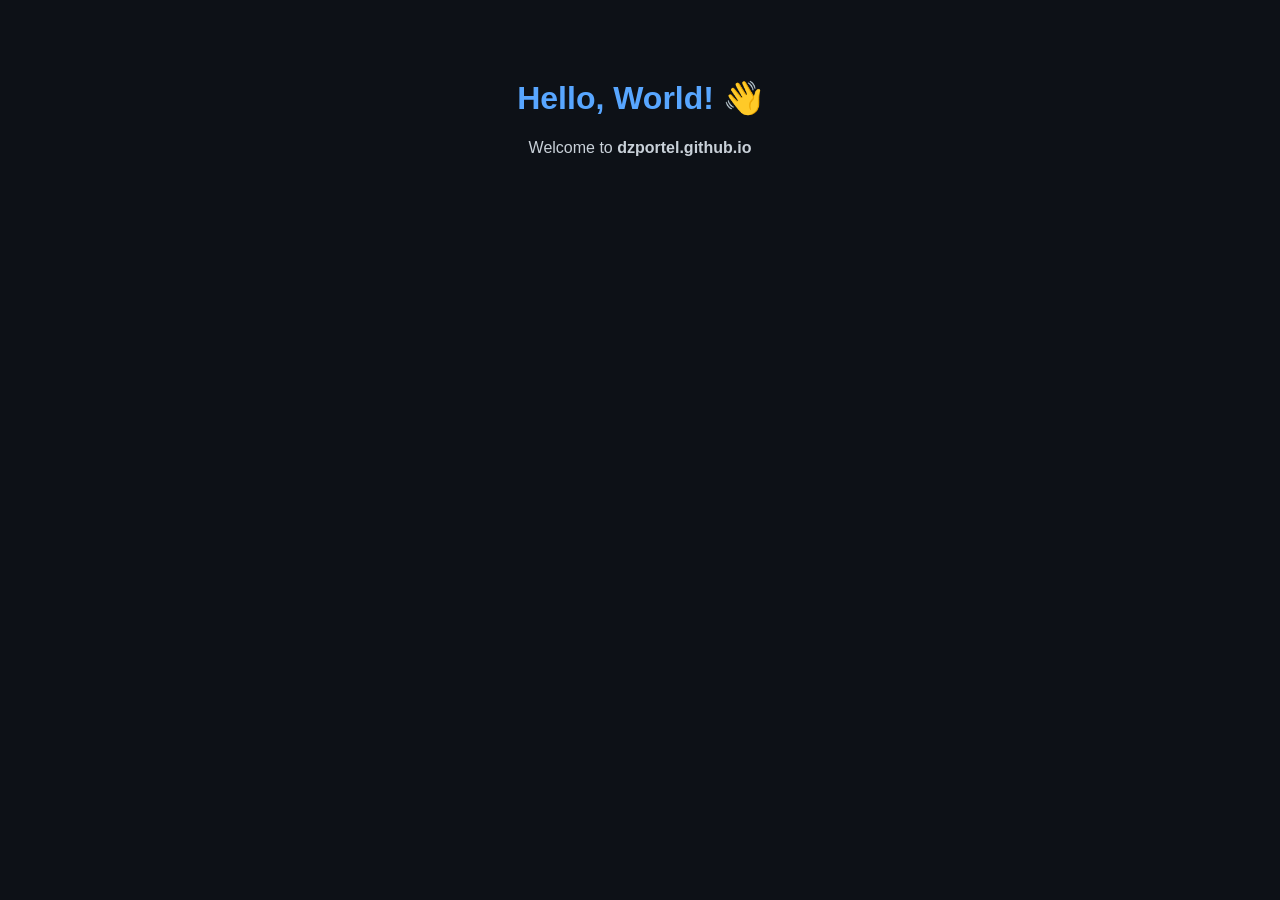
==== index.html @ 79e4a966 "Create index.html" ====
<!DOCTYPE html>
<html lang="en">
<head>
    <meta charset="UTF-8">
    <meta name="viewport" content="width=device-width, initial-scale=1.0">
    <title>Welcome to My Website</title>
    <style>
        body {
            font-family: Arial, sans-serif;
            text-align: center;
            padding-top: 50px;
            background-color: #0d1117;
            color: #c9d1d9;
        }
        h1 { color: #58a6ff; }
    </style>
</head>
<body>
    <h1>Hello, World! 👋</h1>
    <p>Welcome to <strong>dzportel.github.io</strong></p>
</body>
</html>
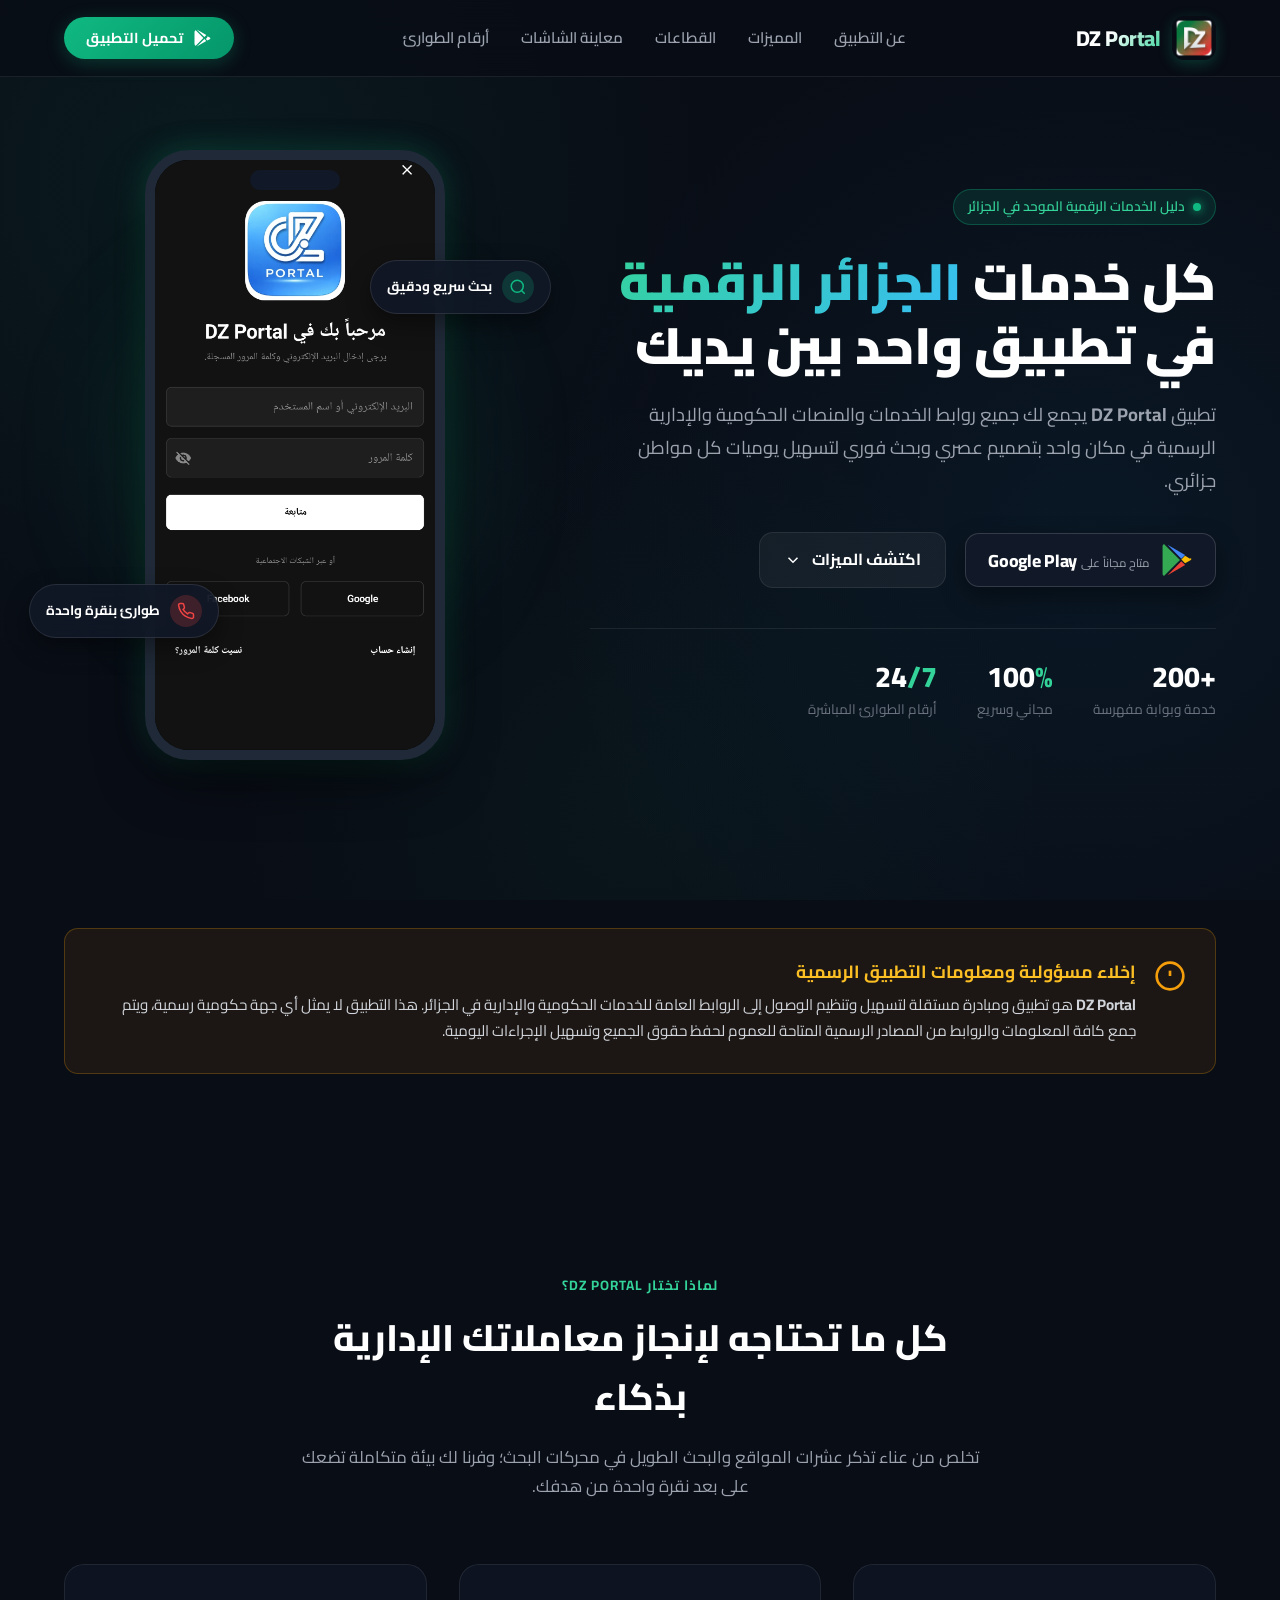
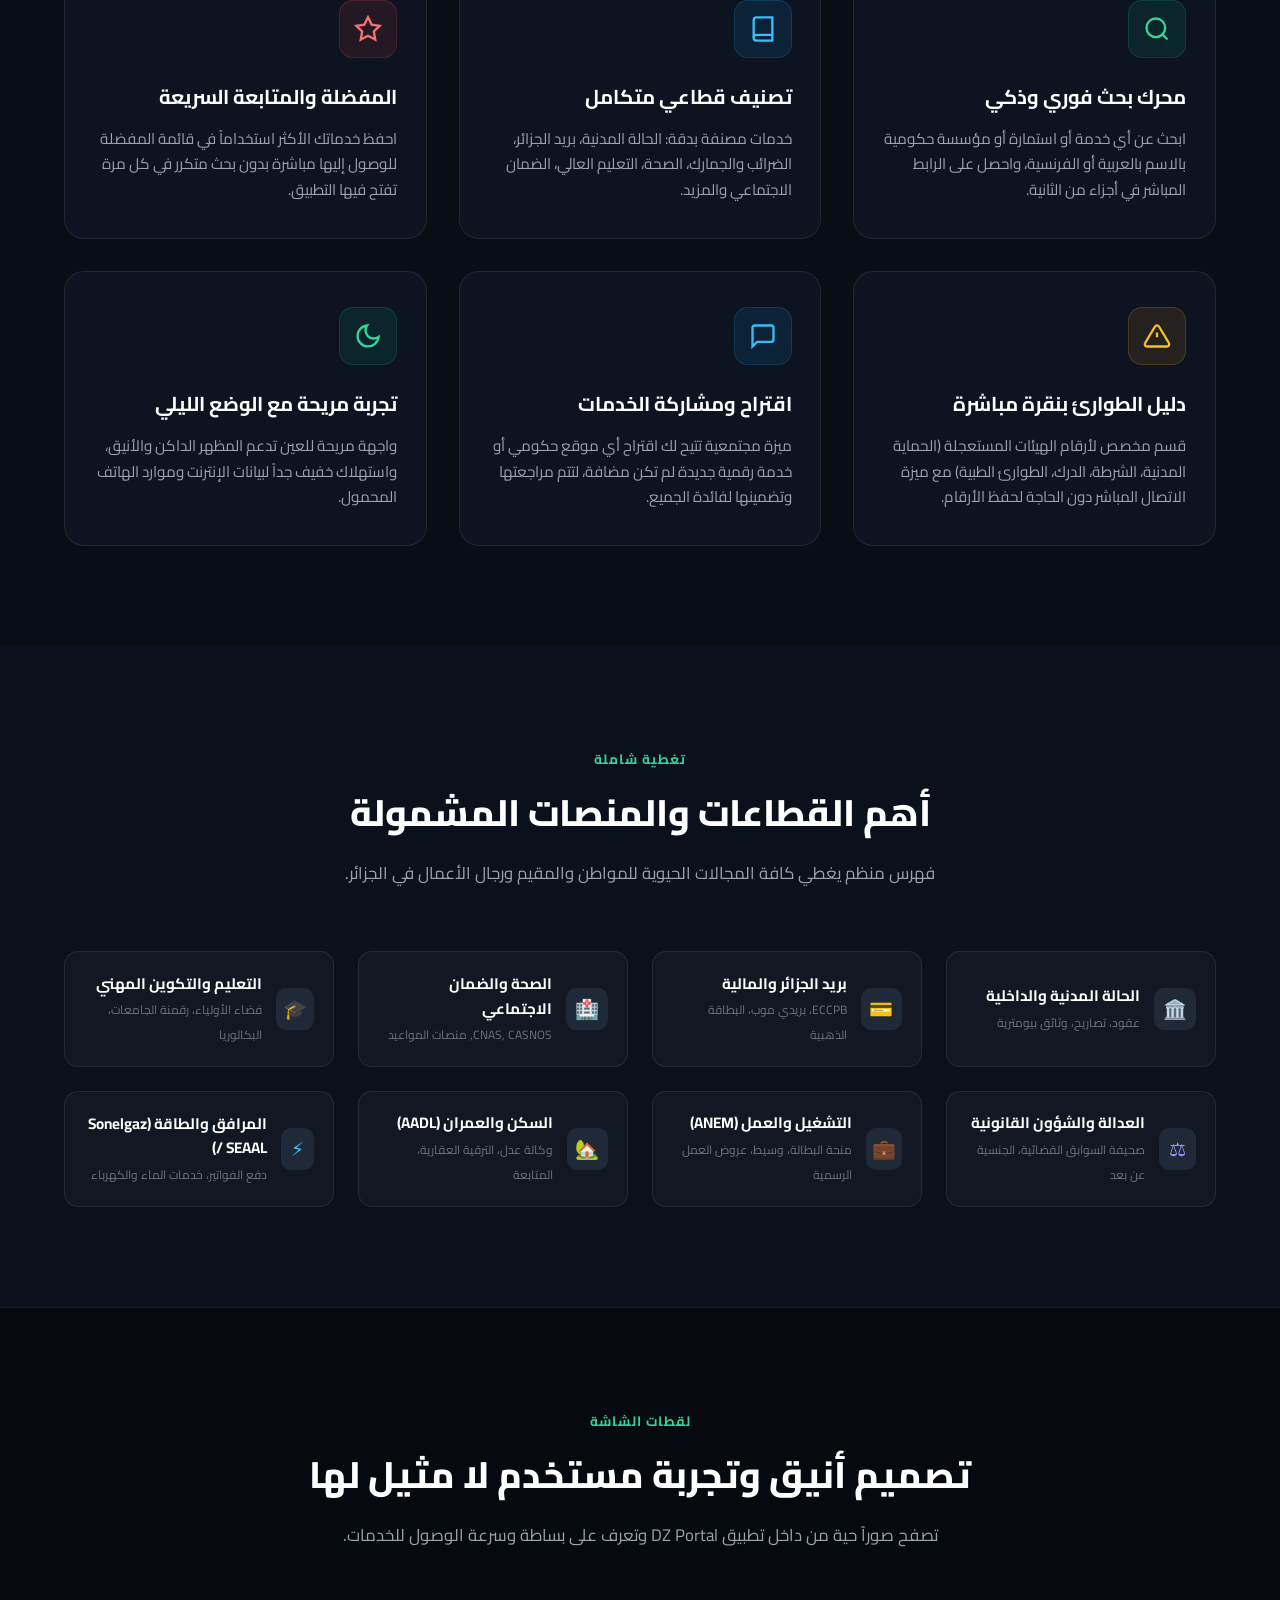
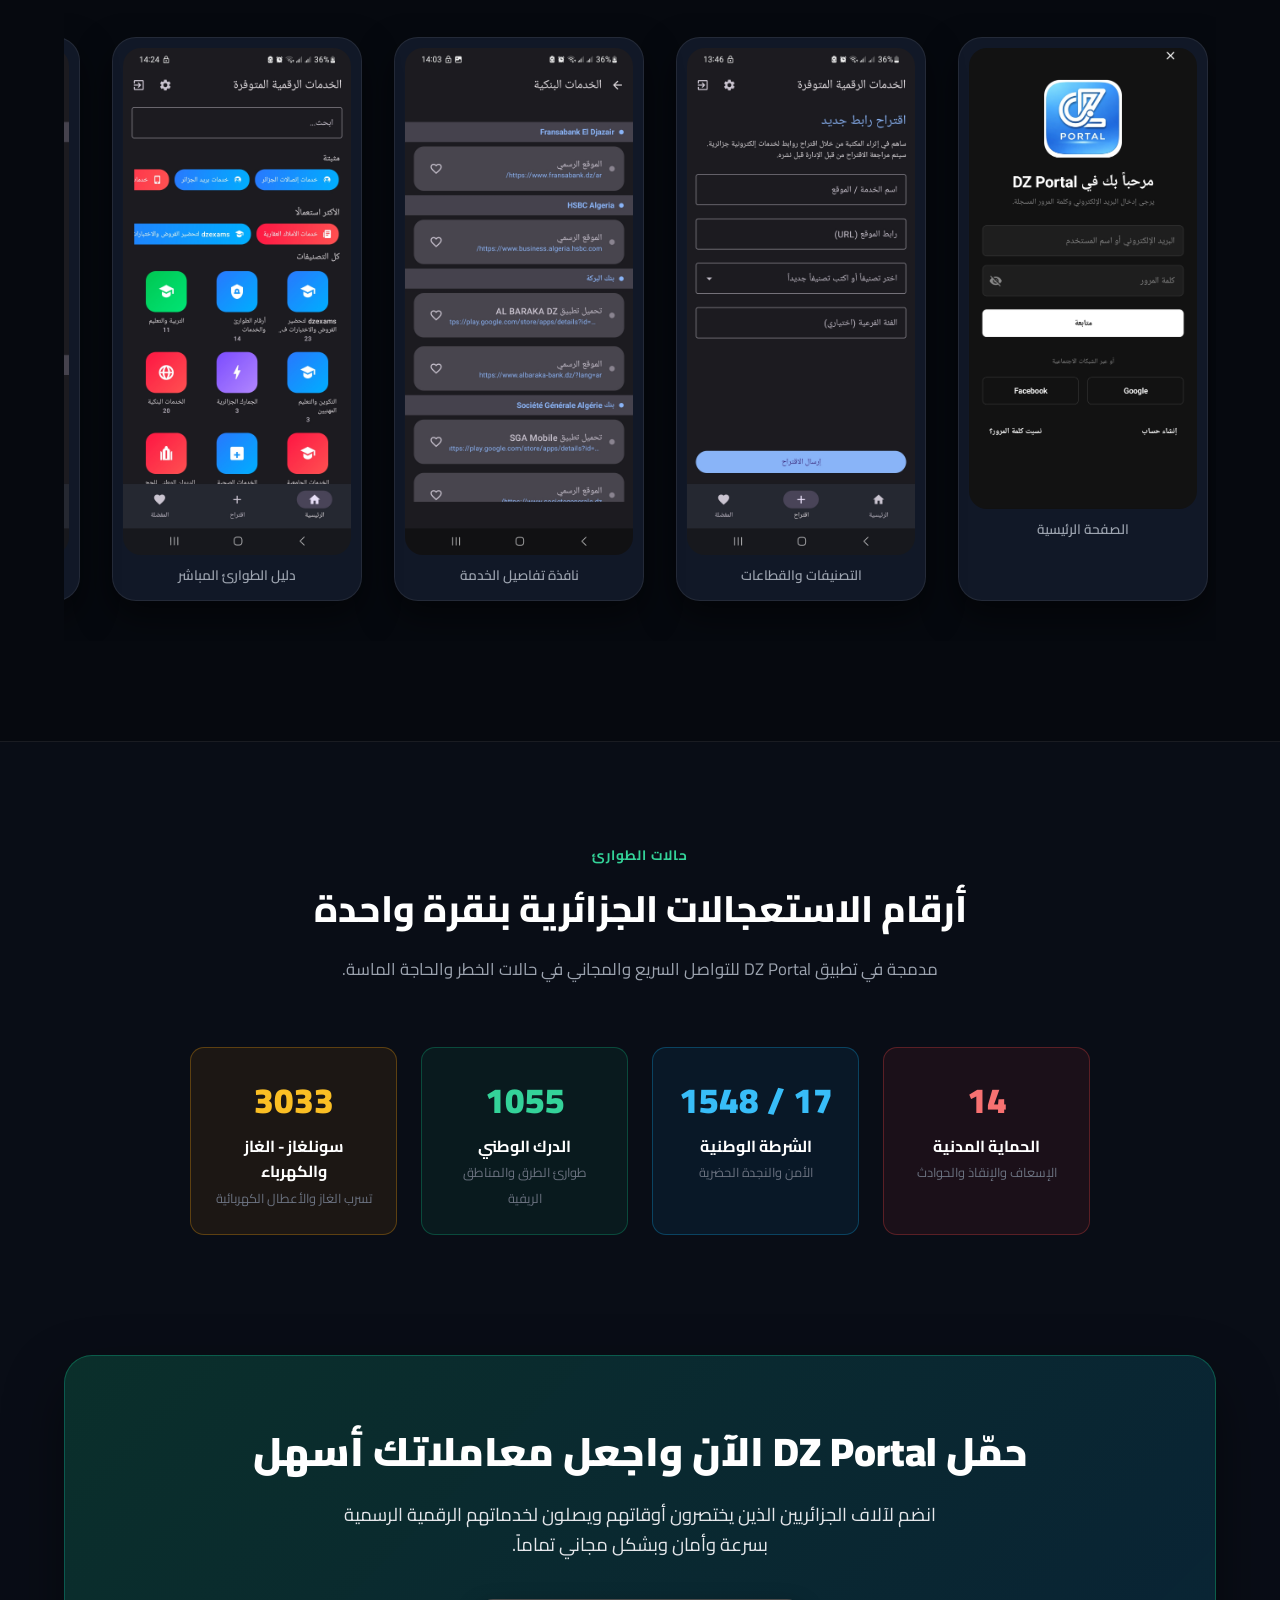
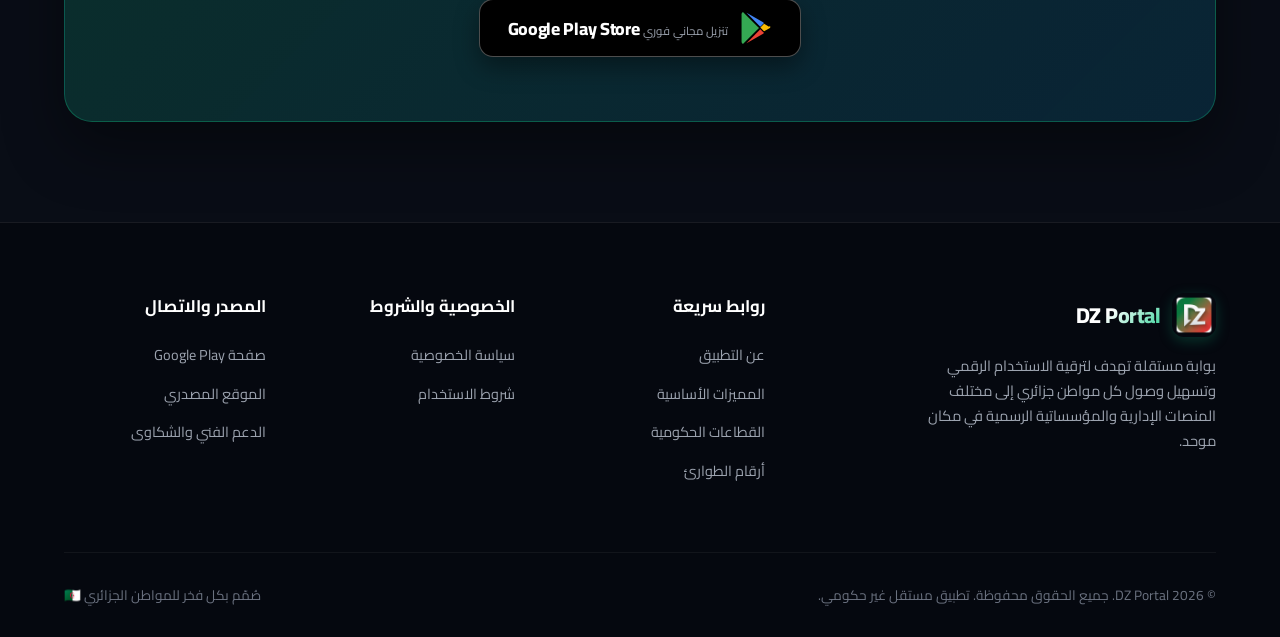
==== commit dbeaf568: "Add files via upload" ====
--- a/index.html
+++ b/index.html
@@ -1,22 +1,461 @@
 <!DOCTYPE html>
-<html lang="en">
+<html lang="ar" dir="rtl">
 <head>
-    <meta charset="UTF-8">
-    <meta name="viewport" content="width=device-width, initial-scale=1.0">
-    <title>Welcome to My Website</title>
-    <style>
-        body {
-            font-family: Arial, sans-serif;
-            text-align: center;
-            padding-top: 50px;
-            background-color: #0d1117;
-            color: #c9d1d9;
-        }
-        h1 { color: #58a6ff; }
-    </style>
+  <meta charset="UTF-8">
+  <meta name="viewport" content="width=device-width, initial-scale=1.0">
+  <title>DZ Portal - بوابة الخدمات الرقمية الجزائرية</title>
+  <meta name="description" content="DZ Portal هو دليلك الرقمي الشامل لجميع الخدمات والمواقع الإدارية والحكومية في الجزائر. سهولة الوصول، أرقام طوارئ، وبحث ذكي وفوري.">
+  <meta name="keywords" content="DZ Portal, الجزائر, خدمات رقمية, بوابة إلكترونية, إدارات عمومية, خدمات حكومية, استمارات الجزائر">
+  <meta name="theme-color" content="#10b981">
+  
+  <!-- Open Graph / Meta -->
+  <meta property="og:type" content="website">
+  <meta property="og:title" content="DZ Portal - بوابة الخدمات الرقمية الجزائرية">
+  <meta property="og:description" content="دليلك السريع والشامل للوصول لكافة المنصات والخدمات الإدارية الجزائرية الرسمية في مكان واحد.">
+  <meta property="og:image" content="assets/images/logo.webp">
+  
+  <!-- Favicon -->
+  <link rel="icon" type="image/webp" href="assets/images/logo.webp">
+  
+  <!-- Google Fonts: Cairo & Inter -->
+  <link rel="preconnect" href="https://fonts.googleapis.com">
+  <link rel="preconnect" href="https://fonts.gstatic.com" crossorigin>
+  <link href="https://fonts.googleapis.com/css2?family=Cairo:wght@400;600;700;800;900&family=Inter:wght@400;600;700;800&display=swap" rel="stylesheet">
+  
+  <!-- Main Stylesheet -->
+  <link rel="stylesheet" href="assets/css/style.css">
 </head>
 <body>
-    <h1>Hello, World! 👋</h1>
-    <p>Welcome to <strong>dzportel.github.io</strong></p>
+
+  <!-- Navigation -->
+  <nav class="navbar">
+    <div class="container nav-container">
+      <a href="#" class="brand">
+        <img src="assets/images/logo.webp" alt="DZ Portal Logo" class="brand-logo">
+        <span class="brand-text">DZ Portal</span>
+      </a>
+
+      <ul class="nav-links" id="navLinks">
+        <li><a href="#about">عن التطبيق</a></li>
+        <li><a href="#features">المميزات</a></li>
+        <li><a href="#categories">القطاعات</a></li>
+        <li><a href="#screenshots">معاينة الشاشات</a></li>
+        <li><a href="#emergency">أرقام الطوارئ</a></li>
+      </ul>
+
+      <div style="display: flex; align-items: center; gap: 1rem;">
+        <a href="https://play.google.com/store/apps/details?id=com.dzportal.app&pcampaignid=web_share" target="_blank" rel="noopener noreferrer" class="nav-cta">
+          <svg width="18" height="18" viewBox="0 0 24 24" fill="currentColor">
+            <path d="M3.609 1.814L13.792 12 3.61 22.186a2.03 2.03 0 0 1-.61-.318c-.61-.531-.999-1.32-.999-2.222V4.354c0-.902.389-1.691.999-2.222a2.03 2.03 0 0 1 .609-.318zM15.207 13.414l2.518 2.518-12.753 7.362 10.235-9.88zm2.518-5.346L15.207 10.586 4.972.706l12.753 7.362zm1.488 1.488l3.18 1.836c1.076.621 1.076 1.637 0 2.258l-3.18 1.836-2.122-2.122 2.122-2.208z"/>
+          </svg>
+          <span>تحميل التطبيق</span>
+        </a>
+
+        <button class="menu-toggle" id="menuToggle" aria-label="تبديل القائمة">
+          <svg width="24" height="24" viewBox="0 0 24 24" fill="none" stroke="currentColor" stroke-width="2" stroke-linecap="round">
+            <line x1="3" y1="12" x2="21" y2="12"></line>
+            <line x1="3" y1="6" x2="21" y2="6"></line>
+            <line x1="3" y1="18" x2="21" y2="18"></line>
+          </svg>
+        </button>
+      </div>
+    </div>
+  </nav>
+
+  <!-- Hero Section -->
+  <header class="hero">
+    <div class="container hero-grid">
+      <div class="hero-content">
+        <div class="hero-badge">
+          <span class="pulse-dot"></span>
+          <span>دليل الخدمات الرقمية الموحد في الجزائر</span>
+        </div>
+
+        <h1 class="hero-title">
+          كل خدمات <span class="highlight">الجزائر الرقمية</span> في تطبيق واحد بين يديك
+        </h1>
+
+        <p class="hero-description">
+          تطبيق <strong>DZ Portal</strong> يجمع لك جميع روابط الخدمات والمنصات الحكومية والإدارية الرسمية في مكان واحد بتصميم عصري وبحث فوري لتسهيل يوميات كل مواطن جزائري.
+        </p>
+
+        <div class="hero-actions">
+          <a href="https://play.google.com/store/apps/details?id=com.dzportal.app&pcampaignid=web_share" target="_blank" rel="noopener noreferrer" class="btn-playstore">
+            <svg viewBox="0 0 512 512" fill="currentColor">
+              <path fill="#4285F4" d="M325.3 234.3L104.6 13l280.8 161.2-60.1 60.1z"/>
+              <path fill="#34A853" d="M47 0C34 6.8 25.3 19.2 25.3 35.3v441.3c0 16.1 8.7 28.5 21.7 35.3l256.6-256L47 0z"/>
+              <path fill="#FBBC04" d="M470.9 238.4l-85.5-49.2-59.4 59.4 59.4 59.4 86.2-49.5c18.8-10.8 18.8-29.3-.7-40.1z"/>
+              <path fill="#EA4335" d="M104.6 499l281.4-161.7-60.7-60.7L104.6 499z"/>
+            </svg>
+            <div class="btn-text">
+              <span class="btn-sub">متاح مجاناً على</span>
+              <span class="btn-main">Google Play</span>
+            </div>
+          </a>
+
+          <a href="#features" class="btn-secondary">
+            <span>اكتشف الميزات</span>
+            <svg width="18" height="18" viewBox="0 0 24 24" fill="none" stroke="currentColor" stroke-width="2">
+              <polyline points="6 9 12 15 18 9"></polyline>
+            </svg>
+          </a>
+        </div>
+
+        <div class="hero-stats">
+          <div class="stat-item">
+            <h3>+200</h3>
+            <p>خدمة وبوابة مفهرسة</p>
+          </div>
+          <div class="stat-item">
+            <h3>100<span>%</span></h3>
+            <p>مجاني وسريع</p>
+          </div>
+          <div class="stat-item">
+            <h3>24<span>/7</span></h3>
+            <p>أرقام الطوارئ المباشرة</p>
+          </div>
+        </div>
+      </div>
+
+      <!-- App Mockup Preview -->
+      <div class="mockup-wrapper">
+        <div class="mockup-glow"></div>
+        
+        <div class="floating-pill pill-left">
+          <div class="icon" style="background: rgba(16, 185, 129, 0.2); color: #10b981;">
+            <svg width="18" height="18" viewBox="0 0 24 24" fill="none" stroke="currentColor" stroke-width="2"><circle cx="11" cy="11" r="8"></circle><line x1="21" y1="21" x2="16.65" y2="16.65"></line></svg>
+          </div>
+          <span class="text">بحث سريع ودقيق</span>
+        </div>
+
+        <div class="floating-pill pill-right">
+          <div class="icon" style="background: rgba(239, 68, 68, 0.2); color: #ef4444;">
+            <svg width="18" height="18" viewBox="0 0 24 24" fill="none" stroke="currentColor" stroke-width="2"><path d="M22 16.92v3a2 2 0 0 1-2.18 2 19.79 19.79 0 0 1-8.63-3.07 19.5 19.5 0 0 1-6-6 19.79 19.79 0 0 1-3.07-8.67A2 2 0 0 1 4.11 2h3a2 2 0 0 1 2 1.72 12.84 12.84 0 0 0 .7 2.81 2 2 0 0 1-.45 2.11L8.09 9.91a16 16 0 0 0 6 6l1.27-1.27a2 2 0 0 1 2.11-.45 12.84 12.84 0 0 0 2.81.7A2 2 0 0 1 22 16.92z"></path></svg>
+          </div>
+          <span class="text">طوارئ بنقرة واحدة</span>
+        </div>
+
+        <div class="phone-frame">
+          <div class="phone-notch"></div>
+          <img src="assets/images/screen_home.jpg" alt="DZ Portal App Screenshot" class="phone-screen">
+        </div>
+      </div>
+    </div>
+  </header>
+
+  <!-- About / Disclaimer Notice -->
+  <section class="section" id="about" style="padding-top: 30px; padding-bottom: 50px;">
+    <div class="container">
+      <div class="disclaimer-box">
+        <div class="disclaimer-icon">
+          <svg width="32" height="32" viewBox="0 0 24 24" fill="none" stroke="currentColor" stroke-width="2">
+            <circle cx="12" cy="12" r="10"></circle>
+            <line x1="12" y1="8" x2="12" y2="12"></line>
+            <line x1="12" y1="16" x2="12.01" y2="16"></line>
+          </svg>
+        </div>
+        <div class="disclaimer-text">
+          <h4>إخلاء مسؤولية ومعلومات التطبيق الرسمية</h4>
+          <p>
+            <strong>DZ Portal</strong> هو تطبيق ومبادرة مستقلة لتسهيل وتنظيم الوصول إلى الروابط العامة للخدمات الحكومية والإدارية في الجزائر. هذا التطبيق لا يمثل أي جهة حكومية رسمية، ويتم جمع كافة المعلومات والروابط من المصادر الرسمية المتاحة للعموم لحفظ حقوق الجميع وتسهيل الإجراءات اليومية.
+          </p>
+        </div>
+      </div>
+    </div>
+  </section>
+
+  <!-- Features Section -->
+  <section class="section" id="features">
+    <div class="container">
+      <div class="section-title-wrap">
+        <span class="section-tag">لماذا تختار DZ Portal؟</span>
+        <h2 class="section-title">كل ما تحتاجه لإنجاز معاملاتك الإدارية بذكاء</h2>
+        <p class="section-sub">تخلص من عناء تذكر عشرات المواقع والبحث الطويل في محركات البحث؛ وفرنا لك بيئة متكاملة تضعك على بعد نقرة واحدة من هدفك.</p>
+      </div>
+
+      <div class="features-grid">
+        <div class="feature-card">
+          <div class="feature-icon">
+            <svg width="28" height="28" viewBox="0 0 24 24" fill="none" stroke="currentColor" stroke-width="2"><circle cx="11" cy="11" r="8"></circle><line x1="21" y1="21" x2="16.65" y2="16.65"></line></svg>
+          </div>
+          <h3>محرك بحث فوري وذكي</h3>
+          <p>ابحث عن أي خدمة أو استمارة أو مؤسسة حكومية بالاسم بالعربية أو الفرنسية، واحصل على الرابط المباشر في أجزاء من الثانية.</p>
+        </div>
+
+        <div class="feature-card">
+          <div class="feature-icon sky">
+            <svg width="28" height="28" viewBox="0 0 24 24" fill="none" stroke="currentColor" stroke-width="2"><path d="M4 19.5A2.5 2.5 0 0 1 6.5 17H20"></path><path d="M6.5 2H20v20H6.5A2.5 2.5 0 0 1 4 19.5v-15A2.5 2.5 0 0 1 6.5 2z"></path></svg>
+          </div>
+          <h3>تصنيف قطاعي متكامل</h3>
+          <p>خدمات مصنفة بدقة: الحالة المدنية، بريد الجزائر، الضرائب والجمارك، الصحة، التعليم العالي، الضمان الاجتماعي والمزيد.</p>
+        </div>
+
+        <div class="feature-card">
+          <div class="feature-icon red">
+            <svg width="28" height="28" viewBox="0 0 24 24" fill="none" stroke="currentColor" stroke-width="2"><polygon points="12 2 15.09 8.26 22 9.27 17 14.14 18.18 21.02 12 17.77 5.82 21.02 7 14.14 2 9.27 8.91 8.26 12 2"></polygon></svg>
+          </div>
+          <h3>المفضلة والمتابعة السريعة</h3>
+          <p>احفظ خدماتك الأكثر استخداماً في قائمة المفضلة للوصول إليها مباشرة بدون بحث متكرر في كل مرة تفتح فيها التطبيق.</p>
+        </div>
+
+        <div class="feature-card">
+          <div class="feature-icon amber">
+            <svg width="28" height="28" viewBox="0 0 24 24" fill="none" stroke="currentColor" stroke-width="2"><path d="M10.29 3.86L1.82 18a2 2 0 0 0 1.71 3h16.94a2 2 0 0 0 1.71-3L13.71 3.86a2 2 0 0 0-3.42 0z"></path><line x1="12" y1="9" x2="12" y2="13"></line><line x1="12" y1="17" x2="12.01" y2="17"></line></svg>
+          </div>
+          <h3>دليل الطوارئ بنقرة مباشرة</h3>
+          <p>قسم مخصص لأرقام الهيئات المستعجلة (الحماية المدنية، الشرطة، الدرك، الطوارئ الطبية) مع ميزة الاتصال المباشر دون الحاجة لحفظ الأرقام.</p>
+        </div>
+
+        <div class="feature-card">
+          <div class="feature-icon sky">
+            <svg width="28" height="28" viewBox="0 0 24 24" fill="none" stroke="currentColor" stroke-width="2"><path d="M21 15a2 2 0 0 1-2 2H7l-4 4V5a2 2 0 0 1 2-2h14a2 2 0 0 1 2 2z"></path></svg>
+          </div>
+          <h3>اقتراح ومشاركة الخدمات</h3>
+          <p>ميزة مجتمعية تتيح لك اقتراح أي موقع حكومي أو خدمة رقمية جديدة لم تكن مضافة، لتتم مراجعتها وتضمينها لفائدة الجميع.</p>
+        </div>
+
+        <div class="feature-card">
+          <div class="feature-icon">
+            <svg width="28" height="28" viewBox="0 0 24 24" fill="none" stroke="currentColor" stroke-width="2"><path d="M21 12.79A9 9 0 1 1 11.21 3 7 7 0 0 0 21 12.79z"></path></svg>
+          </div>
+          <h3>تجربة مريحة مع الوضع الليلي</h3>
+          <p>واجهة مريحة للعين تدعم المظهر الداكن والأنيق، واستهلاك خفيف جداً لبيانات الإنترنت وموارد الهاتف المحمول.</p>
+        </div>
+      </div>
+    </div>
+  </section>
+
+  <!-- Categories Preview Section -->
+  <section class="section" id="categories" style="background: rgba(17, 24, 39, 0.4);">
+    <div class="container">
+      <div class="section-title-wrap">
+        <span class="section-tag">تغطية شاملة</span>
+        <h2 class="section-title">أهم القطاعات والمنصات المشمولة</h2>
+        <p class="section-sub">فهرس منظم يغطي كافة المجالات الحيوية للمواطن والمقيم ورجال الأعمال في الجزائر.</p>
+      </div>
+
+      <div class="categories-preview">
+        <div class="cat-pill">
+          <div class="cat-pill-icon" style="color: #34d399;">🏛️</div>
+          <div class="cat-pill-info">
+            <h4>الحالة المدنية والداخلية</h4>
+            <span>عقود، تصاريح، وثائق بيومترية</span>
+          </div>
+        </div>
+
+        <div class="cat-pill">
+          <div class="cat-pill-icon" style="color: #38bdf8;">💳</div>
+          <div class="cat-pill-info">
+            <h4>بريد الجزائر والمالية</h4>
+            <span>ECCPB، بريدي موب، البطاقة الذهبية</span>
+          </div>
+        </div>
+
+        <div class="cat-pill">
+          <div class="cat-pill-icon" style="color: #f87171;">🏥</div>
+          <div class="cat-pill-info">
+            <h4>الصحة والضمان الاجتماعي</h4>
+            <span>CNAS, CASNOS, منصات المواعيد</span>
+          </div>
+        </div>
+
+        <div class="cat-pill">
+          <div class="cat-pill-icon" style="color: #fbbf24;">🎓</div>
+          <div class="cat-pill-info">
+            <h4>التعليم والتكوين المهني</h4>
+            <span>فضاء الأولياء، رقمنة الجامعات، البكالوريا</span>
+          </div>
+        </div>
+
+        <div class="cat-pill">
+          <div class="cat-pill-icon" style="color: #a78bfa;">⚖️</div>
+          <div class="cat-pill-info">
+            <h4>العدالة والشؤون القانونية</h4>
+            <span>صحيفة السوابق القضائية، الجنسية عن بعد</span>
+          </div>
+        </div>
+
+        <div class="cat-pill">
+          <div class="cat-pill-icon" style="color: #fb7185;">💼</div>
+          <div class="cat-pill-info">
+            <h4>التشغيل والعمل (ANEM)</h4>
+            <span>منحة البطالة، وسيط، عروض العمل الرسمية</span>
+          </div>
+        </div>
+
+        <div class="cat-pill">
+          <div class="cat-pill-icon" style="color: #4ade80;">🏡</div>
+          <div class="cat-pill-info">
+            <h4>السكن والعمران (AADL)</h4>
+            <span>وكالة عدل، الترقية العقارية، المتابعة</span>
+          </div>
+        </div>
+
+        <div class="cat-pill">
+          <div class="cat-pill-icon" style="color: #38bdf8;">⚡</div>
+          <div class="cat-pill-info">
+            <h4>المرافق والطاقة (Sonelgaz / SEAAL)</h4>
+            <span>دفع الفواتير، خدمات الماء والكهرباء</span>
+          </div>
+        </div>
+      </div>
+    </div>
+  </section>
+
+  <!-- Screenshots Gallery Section -->
+  <section class="section screenshots-section" id="screenshots">
+    <div class="container">
+      <div class="section-title-wrap">
+        <span class="section-tag">لقطات الشاشة</span>
+        <h2 class="section-title">تصميم أنيق وتجربة مستخدم لا مثيل لها</h2>
+        <p class="section-sub">تصفح صوراً حية من داخل تطبيق DZ Portal وتعرف على بساطة وسرعة الوصول للخدمات.</p>
+      </div>
+
+      <div class="gallery-scroller">
+        <div class="gallery-item">
+          <img src="assets/images/screen_home.jpg" alt="الرئيسية - DZ Portal" loading="lazy">
+          <div class="gallery-caption">الصفحة الرئيسية</div>
+        </div>
+        <div class="gallery-item">
+          <img src="assets/images/screen_categories.jpg" alt="الأقسام والتصنيفات" loading="lazy">
+          <div class="gallery-caption">التصنيفات والقطاعات</div>
+        </div>
+        <div class="gallery-item">
+          <img src="assets/images/screen_details.jpg" alt="تفاصيل الخدمة والروابط" loading="lazy">
+          <div class="gallery-caption">نافذة تفاصيل الخدمة</div>
+        </div>
+        <div class="gallery-item">
+          <img src="assets/images/screen_emergency.jpg" alt="أرقام الطوارئ" loading="lazy">
+          <div class="gallery-caption">دليل الطوارئ المباشر</div>
+        </div>
+        <div class="gallery-item">
+          <img src="assets/images/screen_search.jpg" alt="البحث الفوري" loading="lazy">
+          <div class="gallery-caption">محرك البحث السريع</div>
+        </div>
+        <div class="gallery-item">
+          <img src="assets/images/screen_favorites.jpg" alt="المفضلة" loading="lazy">
+          <div class="gallery-caption">المفضلة والمحفوظات</div>
+        </div>
+        <div class="gallery-item">
+          <img src="assets/images/screen_suggest.jpg" alt="اقتراح خدمة" loading="lazy">
+          <div class="gallery-caption">اقتراح خدمة جديدة</div>
+        </div>
+      </div>
+    </div>
+  </section>
+
+  <!-- Emergency Quick Numbers -->
+  <section class="section" id="emergency">
+    <div class="container">
+      <div class="section-title-wrap">
+        <span class="section-tag">حالات الطوارئ</span>
+        <h2 class="section-title">أرقام الاستعجالات الجزائرية بنقرة واحدة</h2>
+        <p class="section-sub">مدمجة في تطبيق DZ Portal للتواصل السريع والمجاني في حالات الخطر والحاجة الماسة.</p>
+      </div>
+
+      <div style="display: grid; grid-template-columns: repeat(auto-fit, minmax(200px, 1fr)); gap: 1.5rem; max-width: 900px; margin: 0 auto;">
+        <div style="background: rgba(239, 68, 68, 0.08); border: 1px solid rgba(239, 68, 68, 0.3); border-radius: var(--radius-md); padding: 1.5rem; text-align: center;">
+          <h3 style="color: #f87171; font-size: 2.2rem; font-weight: 900; margin-bottom: 0.3rem;">14</h3>
+          <p style="font-weight: 700; color: #fff;">الحماية المدنية</p>
+          <span style="font-size: 0.8rem; color: var(--text-dim);">الإسعاف والإنقاذ والحوادث</span>
+        </div>
+
+        <div style="background: rgba(14, 165, 233, 0.08); border: 1px solid rgba(14, 165, 233, 0.3); border-radius: var(--radius-md); padding: 1.5rem; text-align: center;">
+          <h3 style="color: #38bdf8; font-size: 2.2rem; font-weight: 900; margin-bottom: 0.3rem;">17 / 1548</h3>
+          <p style="font-weight: 700; color: #fff;">الشرطة الوطنية</p>
+          <span style="font-size: 0.8rem; color: var(--text-dim);">الأمن والنجدة الحضرية</span>
+        </div>
+
+        <div style="background: rgba(16, 185, 129, 0.08); border: 1px solid rgba(16, 185, 129, 0.3); border-radius: var(--radius-md); padding: 1.5rem; text-align: center;">
+          <h3 style="color: #34d399; font-size: 2.2rem; font-weight: 900; margin-bottom: 0.3rem;">1055</h3>
+          <p style="font-weight: 700; color: #fff;">الدرك الوطني</p>
+          <span style="font-size: 0.8rem; color: var(--text-dim);">طوارئ الطرق والمناطق الريفية</span>
+        </div>
+
+        <div style="background: rgba(245, 158, 11, 0.08); border: 1px solid rgba(245, 158, 11, 0.3); border-radius: var(--radius-md); padding: 1.5rem; text-align: center;">
+          <h3 style="color: #fbbf24; font-size: 2.2rem; font-weight: 900; margin-bottom: 0.3rem;">3033</h3>
+          <p style="font-weight: 700; color: #fff;">سونلغاز - الغاز والكهرباء</p>
+          <span style="font-size: 0.8rem; color: var(--text-dim);">تسرب الغاز والأعطال الكهربائية</span>
+        </div>
+      </div>
+    </div>
+  </section>
+
+  <!-- CTA Banner Section -->
+  <section class="section" style="padding-top: 20px;">
+    <div class="container">
+      <div class="cta-banner">
+        <h2>حمّل DZ Portal الآن واجعل معاملاتك أسهل</h2>
+        <p>انضم لآلاف الجزائريين الذين يختصرون أوقاتهم ويصلون لخدماتهم الرقمية الرسمية بسرعة وأمان وبشكل مجاني تماماً.</p>
+        
+        <div style="display: flex; justify-content: center;">
+          <a href="https://play.google.com/store/apps/details?id=com.dzportal.app&pcampaignid=web_share" target="_blank" rel="noopener noreferrer" class="btn-playstore" style="padding: 12px 28px; background: #000; border-color: rgba(255,255,255,0.3);">
+            <svg viewBox="0 0 512 512" fill="currentColor">
+              <path fill="#4285F4" d="M325.3 234.3L104.6 13l280.8 161.2-60.1 60.1z"/>
+              <path fill="#34A853" d="M47 0C34 6.8 25.3 19.2 25.3 35.3v441.3c0 16.1 8.7 28.5 21.7 35.3l256.6-256L47 0z"/>
+              <path fill="#FBBC04" d="M470.9 238.4l-85.5-49.2-59.4 59.4 59.4 59.4 86.2-49.5c18.8-10.8 18.8-29.3-.7-40.1z"/>
+              <path fill="#EA4335" d="M104.6 499l281.4-161.7-60.7-60.7L104.6 499z"/>
+            </svg>
+            <div class="btn-text">
+              <span class="btn-sub">تنزيل مجاني فوري</span>
+              <span class="btn-main">Google Play Store</span>
+            </div>
+          </a>
+        </div>
+      </div>
+    </div>
+  </section>
+
+  <!-- Footer -->
+  <footer class="footer">
+    <div class="container">
+      <div class="footer-grid">
+        <div class="footer-col footer-brand">
+          <div class="brand" style="margin-bottom: 0.5rem;">
+            <img src="assets/images/logo.webp" alt="DZ Portal Logo" class="brand-logo">
+            <span class="brand-text">DZ Portal</span>
+          </div>
+          <p>
+            بوابة مستقلة تهدف لترقية الاستخدام الرقمي وتسهيل وصول كل مواطن جزائري إلى مختلف المنصات الإدارية والمؤسساتية الرسمية في مكان موحد.
+          </p>
+        </div>
+
+        <div class="footer-col">
+          <h4>روابط سريعة</h4>
+          <ul class="footer-links">
+            <li><a href="#about">عن التطبيق</a></li>
+            <li><a href="#features">المميزات الأساسية</a></li>
+            <li><a href="#categories">القطاعات الحكومية</a></li>
+            <li><a href="#emergency">أرقام الطوارئ</a></li>
+          </ul>
+        </div>
+
+        <div class="footer-col">
+          <h4>الخصوصية والشروط</h4>
+          <ul class="footer-links">
+            <li><a href="privacy-policy.html">سياسة الخصوصية</a></li>
+            <li><a href="terms.html">شروط الاستخدام</a></li>
+          </ul>
+        </div>
+
+        <div class="footer-col">
+          <h4>المصدر والاتصال</h4>
+          <ul class="footer-links">
+            <li><a href="https://play.google.com/store/apps/details?id=com.dzportal.app&pcampaignid=web_share" target="_blank" rel="noopener noreferrer">صفحة Google Play</a></li>
+            <li><a href="https://imadtbn.github.io/dz_portal/" target="_blank" rel="noopener noreferrer">الموقع المصدري</a></li>
+            <li><a href="mailto:support@dzportal.app">الدعم الفني والشكاوى</a></li>
+          </ul>
+        </div>
+      </div>
+
+      <div class="footer-bottom">
+        <p>&copy; 2026 DZ Portal. جميع الحقوق محفوظة. تطبيق مستقل غير حكومي.</p>
+        <p>صُمّم بكل فخر للمواطن الجزائري 🇩🇿</p>
+      </div>
+    </div>
+  </footer>
+
+  <!-- Scripts -->
+  <script src="assets/js/main.js"></script>
 </body>
 </html>
--- a/assets/css/style.css
+++ b/assets/css/style.css
@@ -0,0 +1,813 @@
+:root {
+  --primary: #10b981;
+  --primary-dark: #059669;
+  --primary-light: #34d399;
+  --primary-glow: rgba(16, 185, 129, 0.25);
+  
+  --secondary: #0ea5e9;
+  --accent-red: #ef4444;
+  --accent-amber: #f59e0b;
+  
+  --bg-dark: #090d16;
+  --bg-card: rgba(17, 24, 39, 0.7);
+  --bg-card-hover: rgba(30, 41, 59, 0.85);
+  --border-color: rgba(255, 255, 255, 0.08);
+  --border-glow: rgba(16, 185, 129, 0.35);
+  
+  --text-main: #f3f4f6;
+  --text-muted: #9ca3af;
+  --text-dim: #6b7280;
+  
+  --font-ar: 'Cairo', system-ui, -apple-system, sans-serif;
+  --font-en: 'Inter', system-ui, -apple-system, sans-serif;
+  --radius-sm: 8px;
+  --radius-md: 14px;
+  --radius-lg: 20px;
+  --radius-full: 9999px;
+  
+  --transition: all 0.3s cubic-bezier(0.16, 1, 0.3, 1);
+}
+
+* {
+  margin: 0;
+  padding: 0;
+  box-sizing: border-box;
+}
+
+html {
+  scroll-behavior: smooth;
+  font-family: var(--font-ar);
+  background-color: var(--bg-dark);
+  color: var(--text-main);
+  direction: rtl;
+}
+
+body {
+  overflow-x: hidden;
+  line-height: 1.6;
+  background-image: 
+    radial-gradient(circle at 15% 20%, rgba(16, 185, 129, 0.08) 0%, transparent 40%),
+    radial-gradient(circle at 85% 60%, rgba(14, 165, 233, 0.07) 0%, transparent 45%),
+    radial-gradient(circle at 50% 90%, rgba(16, 185, 129, 0.05) 0%, transparent 40%);
+  background-attachment: fixed;
+}
+
+/* Scrollbar */
+::-webkit-scrollbar {
+  width: 8px;
+}
+::-webkit-scrollbar-track {
+  background: var(--bg-dark);
+}
+::-webkit-scrollbar-thumb {
+  background: #1f2937;
+  border-radius: 4px;
+}
+::-webkit-scrollbar-thumb:hover {
+  background: var(--primary-dark);
+}
+
+/* Container */
+.container {
+  max-width: 1200px;
+  margin: 0 auto;
+  padding: 0 1.5rem;
+}
+
+/* Header & Navbar */
+.navbar {
+  position: fixed;
+  top: 0;
+  left: 0;
+  right: 0;
+  z-index: 100;
+  backdrop-filter: blur(16px);
+  -webkit-backdrop-filter: blur(16px);
+  background: rgba(9, 13, 22, 0.8);
+  border-bottom: 1px solid var(--border-color);
+  transition: var(--transition);
+}
+
+.nav-container {
+  display: flex;
+  align-items: center;
+  justify-content: space-between;
+  height: 76px;
+}
+
+.brand {
+  display: flex;
+  align-items: center;
+  gap: 12px;
+  text-decoration: none;
+  color: #fff;
+}
+
+.brand-logo {
+  width: 44px;
+  height: 44px;
+  border-radius: 12px;
+  box-shadow: 0 4px 14px var(--primary-glow);
+  object-fit: cover;
+}
+
+.brand-text {
+  font-size: 1.35rem;
+  font-weight: 800;
+  letter-spacing: -0.5px;
+  background: linear-gradient(135deg, #fff 40%, var(--primary-light));
+  -webkit-background-clip: text;
+  -webkit-text-fill-color: transparent;
+}
+
+.nav-links {
+  display: flex;
+  align-items: center;
+  gap: 2rem;
+  list-style: none;
+}
+
+.nav-links a {
+  text-decoration: none;
+  color: var(--text-muted);
+  font-weight: 600;
+  font-size: 0.95rem;
+  transition: var(--transition);
+}
+
+.nav-links a:hover {
+  color: var(--primary-light);
+}
+
+.nav-cta {
+  display: flex;
+  align-items: center;
+  gap: 10px;
+  background: linear-gradient(135deg, var(--primary), var(--primary-dark));
+  color: #fff !important;
+  padding: 0.6rem 1.4rem;
+  border-radius: var(--radius-full);
+  font-weight: 700 !important;
+  font-size: 0.9rem !important;
+  box-shadow: 0 4px 18px var(--primary-glow);
+  transition: var(--transition);
+  text-decoration: none;
+}
+
+.nav-cta:hover {
+  transform: translateY(-2px);
+  box-shadow: 0 8px 24px rgba(16, 185, 129, 0.4);
+}
+
+.menu-toggle {
+  display: none;
+  background: none;
+  border: none;
+  color: #fff;
+  font-size: 1.5rem;
+  cursor: pointer;
+}
+
+/* Hero Section */
+.hero {
+  padding-top: 150px;
+  padding-bottom: 90px;
+  position: relative;
+  overflow: hidden;
+}
+
+.hero-grid {
+  display: grid;
+  grid-template-columns: 1.15fr 0.85fr;
+  align-items: center;
+  gap: 4rem;
+}
+
+.hero-badge {
+  display: inline-flex;
+  align-items: center;
+  gap: 8px;
+  padding: 6px 14px;
+  background: rgba(16, 185, 129, 0.12);
+  border: 1px solid rgba(16, 185, 129, 0.3);
+  border-radius: var(--radius-full);
+  color: var(--primary-light);
+  font-size: 0.85rem;
+  font-weight: 600;
+  margin-bottom: 1.5rem;
+}
+
+.hero-badge .pulse-dot {
+  width: 8px;
+  height: 8px;
+  background: var(--primary);
+  border-radius: 50%;
+  box-shadow: 0 0 10px var(--primary);
+  animation: pulse 2s infinite;
+}
+
+@keyframes pulse {
+  0% { transform: scale(0.95); box-shadow: 0 0 0 0 rgba(16, 185, 129, 0.7); }
+  70% { transform: scale(1); box-shadow: 0 0 0 10px rgba(16, 185, 129, 0); }
+  100% { transform: scale(0.95); box-shadow: 0 0 0 0 rgba(16, 185, 129, 0); }
+}
+
+.hero-title {
+  font-size: 3.2rem;
+  font-weight: 900;
+  line-height: 1.25;
+  margin-bottom: 1.3rem;
+  color: #ffffff;
+}
+
+.hero-title span.highlight {
+  background: linear-gradient(135deg, var(--primary-light), #38bdf8);
+  -webkit-background-clip: text;
+  -webkit-text-fill-color: transparent;
+}
+
+.hero-description {
+  font-size: 1.15rem;
+  color: var(--text-muted);
+  line-height: 1.8;
+  margin-bottom: 2.2rem;
+  max-width: 580px;
+}
+
+.hero-actions {
+  display: flex;
+  align-items: center;
+  flex-wrap: wrap;
+  gap: 1.2rem;
+  margin-bottom: 2.5rem;
+}
+
+.btn-playstore {
+  display: inline-flex;
+  align-items: center;
+  gap: 12px;
+  background: #111827;
+  border: 1.5px solid rgba(255, 255, 255, 0.15);
+  padding: 10px 22px;
+  border-radius: var(--radius-md);
+  text-decoration: none;
+  color: #fff;
+  transition: var(--transition);
+  box-shadow: 0 10px 25px rgba(0, 0, 0, 0.4);
+}
+
+.btn-playstore:hover {
+  border-color: var(--primary);
+  transform: translateY(-3px);
+  box-shadow: 0 12px 30px var(--primary-glow);
+}
+
+.btn-playstore svg {
+  width: 32px;
+  height: 32px;
+}
+
+.btn-playstore .btn-text {
+  text-align: right;
+  line-height: 1.2;
+}
+
+.btn-playstore .btn-sub {
+  font-size: 0.72rem;
+  color: var(--text-muted);
+  text-transform: uppercase;
+}
+
+.btn-playstore .btn-main {
+  font-size: 1.1rem;
+  font-weight: 800;
+  letter-spacing: -0.3px;
+}
+
+.btn-secondary {
+  display: inline-flex;
+  align-items: center;
+  gap: 10px;
+  padding: 14px 24px;
+  border-radius: var(--radius-md);
+  text-decoration: none;
+  color: #fff;
+  background: rgba(255, 255, 255, 0.05);
+  border: 1px solid var(--border-color);
+  font-weight: 700;
+  transition: var(--transition);
+}
+
+.btn-secondary:hover {
+  background: rgba(255, 255, 255, 0.1);
+  border-color: rgba(255, 255, 255, 0.25);
+  transform: translateY(-2px);
+}
+
+.hero-stats {
+  display: flex;
+  align-items: center;
+  gap: 2.5rem;
+  padding-top: 1.5rem;
+  border-top: 1px solid var(--border-color);
+}
+
+.stat-item h3 {
+  font-size: 1.8rem;
+  font-weight: 800;
+  color: #fff;
+}
+
+.stat-item h3 span {
+  color: var(--primary-light);
+}
+
+.stat-item p {
+  font-size: 0.85rem;
+  color: var(--text-dim);
+}
+
+/* Phone Mockup */
+.mockup-wrapper {
+  position: relative;
+  display: flex;
+  justify-content: center;
+}
+
+.mockup-glow {
+  position: absolute;
+  width: 380px;
+  height: 520px;
+  background: radial-gradient(circle, var(--primary-glow) 0%, transparent 70%);
+  filter: blur(50px);
+  z-index: 1;
+  top: 50%;
+  left: 50%;
+  transform: translate(-50%, -50%);
+}
+
+.phone-frame {
+  position: relative;
+  z-index: 2;
+  width: 300px;
+  height: 610px;
+  background: #000;
+  border-radius: 44px;
+  border: 10px solid #1f2937;
+  box-shadow: 0 25px 60px -15px rgba(0, 0, 0, 0.8), 0 0 30px rgba(16, 185, 129, 0.25);
+  overflow: hidden;
+  display: flex;
+  flex-direction: column;
+}
+
+.phone-notch {
+  position: absolute;
+  top: 10px;
+  left: 50%;
+  transform: translateX(-50%);
+  width: 90px;
+  height: 20px;
+  background: #111827;
+  border-radius: 12px;
+  z-index: 10;
+}
+
+.phone-screen {
+  width: 100%;
+  height: 100%;
+  object-fit: cover;
+  background: #0f172a;
+}
+
+.floating-pill {
+  position: absolute;
+  z-index: 4;
+  background: rgba(17, 24, 39, 0.85);
+  backdrop-filter: blur(12px);
+  border: 1px solid rgba(255, 255, 255, 0.1);
+  padding: 10px 16px;
+  border-radius: var(--radius-full);
+  display: flex;
+  align-items: center;
+  gap: 10px;
+  box-shadow: 0 10px 25px rgba(0, 0, 0, 0.4);
+  animation: float 4s ease-in-out infinite;
+}
+
+.pill-left {
+  top: 18%;
+  right: -25px;
+}
+
+.pill-right {
+  bottom: 20%;
+  left: -35px;
+  animation-delay: -2s;
+}
+
+.floating-pill .icon {
+  width: 32px;
+  height: 32px;
+  border-radius: 50%;
+  display: flex;
+  align-items: center;
+  justify-content: center;
+}
+
+.floating-pill .text {
+  font-size: 0.85rem;
+  font-weight: 700;
+  color: #fff;
+}
+
+@keyframes float {
+  0%, 100% { transform: translateY(0); }
+  50% { transform: translateY(-10px); }
+}
+
+/* Sections Global */
+.section {
+  padding: 100px 0;
+  position: relative;
+}
+
+.section-title-wrap {
+  text-align: center;
+  max-width: 700px;
+  margin: 0 auto 4rem auto;
+}
+
+.section-tag {
+  display: inline-block;
+  font-size: 0.85rem;
+  font-weight: 700;
+  color: var(--primary-light);
+  text-transform: uppercase;
+  letter-spacing: 1px;
+  margin-bottom: 0.8rem;
+}
+
+.section-title {
+  font-size: 2.3rem;
+  font-weight: 800;
+  color: #fff;
+  margin-bottom: 1rem;
+}
+
+.section-sub {
+  color: var(--text-muted);
+  font-size: 1.05rem;
+  line-height: 1.7;
+}
+
+/* Feature Grid */
+.features-grid {
+  display: grid;
+  grid-template-columns: repeat(auto-fit, minmax(280px, 1fr));
+  gap: 2rem;
+}
+
+.feature-card {
+  background: var(--bg-card);
+  border: 1px solid var(--border-color);
+  border-radius: var(--radius-lg);
+  padding: 2.2rem 1.8rem;
+  transition: var(--transition);
+  position: relative;
+  overflow: hidden;
+  backdrop-filter: blur(10px);
+}
+
+.feature-card:hover {
+  transform: translateY(-8px);
+  border-color: var(--border-glow);
+  box-shadow: 0 20px 40px rgba(0, 0, 0, 0.4), 0 0 20px var(--primary-glow);
+}
+
+.feature-icon {
+  width: 58px;
+  height: 58px;
+  border-radius: var(--radius-md);
+  display: flex;
+  align-items: center;
+  justify-content: center;
+  font-size: 1.6rem;
+  margin-bottom: 1.4rem;
+  background: rgba(16, 185, 129, 0.1);
+  color: var(--primary-light);
+  border: 1px solid rgba(16, 185, 129, 0.2);
+}
+
+.feature-icon.sky {
+  background: rgba(14, 165, 233, 0.1);
+  color: #38bdf8;
+  border-color: rgba(14, 165, 233, 0.2);
+}
+
+.feature-icon.red {
+  background: rgba(239, 68, 68, 0.1);
+  color: #f87171;
+  border-color: rgba(239, 68, 68, 0.2);
+}
+
+.feature-icon.amber {
+  background: rgba(245, 158, 11, 0.1);
+  color: #fbbf24;
+  border-color: rgba(245, 158, 11, 0.2);
+}
+
+.feature-card h3 {
+  font-size: 1.25rem;
+  font-weight: 700;
+  margin-bottom: 0.8rem;
+  color: #fff;
+}
+
+.feature-card p {
+  color: var(--text-muted);
+  font-size: 0.95rem;
+  line-height: 1.7;
+}
+
+/* Category Grid */
+.categories-preview {
+  display: grid;
+  grid-template-columns: repeat(auto-fit, minmax(220px, 1fr));
+  gap: 1.5rem;
+  margin-top: 2rem;
+}
+
+.cat-pill {
+  background: rgba(255, 255, 255, 0.03);
+  border: 1px solid var(--border-color);
+  padding: 1.2rem;
+  border-radius: var(--radius-md);
+  display: flex;
+  align-items: center;
+  gap: 14px;
+  transition: var(--transition);
+}
+
+.cat-pill:hover {
+  background: rgba(255, 255, 255, 0.07);
+  border-color: var(--primary);
+  transform: translateY(-3px);
+}
+
+.cat-pill-icon {
+  width: 42px;
+  height: 42px;
+  border-radius: 10px;
+  display: flex;
+  align-items: center;
+  justify-content: center;
+  font-size: 1.2rem;
+  background: #1f2937;
+}
+
+.cat-pill-info h4 {
+  font-size: 0.95rem;
+  color: #fff;
+  font-weight: 700;
+}
+
+.cat-pill-info span {
+  font-size: 0.75rem;
+  color: var(--text-dim);
+}
+
+/* Showcase Slider/Gallery */
+.screenshots-section {
+  background: rgba(0, 0, 0, 0.3);
+  border-top: 1px solid var(--border-color);
+  border-bottom: 1px solid var(--border-color);
+}
+
+.gallery-scroller {
+  display: flex;
+  gap: 2rem;
+  overflow-x: auto;
+  padding: 1.5rem 0.5rem 2.5rem 0.5rem;
+  scroll-snap-type: x mandatory;
+}
+
+.gallery-scroller::-webkit-scrollbar {
+  height: 8px;
+}
+
+.gallery-item {
+  flex: 0 0 250px;
+  scroll-snap-align: center;
+  background: #111827;
+  border-radius: 24px;
+  padding: 10px;
+  border: 1px solid var(--border-color);
+  box-shadow: 0 15px 35px rgba(0, 0, 0, 0.5);
+  transition: var(--transition);
+}
+
+.gallery-item:hover {
+  transform: translateY(-6px) scale(1.02);
+  border-color: var(--primary);
+}
+
+.gallery-item img {
+  width: 100%;
+  height: auto;
+  border-radius: 18px;
+  display: block;
+}
+
+.gallery-caption {
+  text-align: center;
+  padding: 10px 5px 4px 5px;
+  font-size: 0.85rem;
+  font-weight: 600;
+  color: var(--text-muted);
+}
+
+/* Disclaimer Banner */
+.disclaimer-box {
+  background: rgba(245, 158, 11, 0.08);
+  border: 1px solid rgba(245, 158, 11, 0.25);
+  border-radius: var(--radius-md);
+  padding: 1.8rem;
+  display: flex;
+  align-items: flex-start;
+  gap: 18px;
+  margin: 3rem 0;
+}
+
+.disclaimer-icon {
+  font-size: 1.8rem;
+  color: var(--accent-amber);
+  flex-shrink: 0;
+}
+
+.disclaimer-text h4 {
+  color: #fbbf24;
+  font-size: 1.1rem;
+  margin-bottom: 0.4rem;
+  font-weight: 700;
+}
+
+.disclaimer-text p {
+  color: #d1d5db;
+  font-size: 0.95rem;
+  line-height: 1.7;
+}
+
+/* CTA Download Block */
+.cta-banner {
+  background: linear-gradient(135deg, rgba(16, 185, 129, 0.2) 0%, rgba(14, 165, 233, 0.15) 100%);
+  border: 1px solid var(--border-glow);
+  border-radius: 28px;
+  padding: 4rem 2.5rem;
+  text-align: center;
+  position: relative;
+  overflow: hidden;
+  box-shadow: 0 25px 60px rgba(0, 0, 0, 0.4);
+}
+
+.cta-banner h2 {
+  font-size: 2.5rem;
+  font-weight: 900;
+  color: #fff;
+  margin-bottom: 1rem;
+}
+
+.cta-banner p {
+  font-size: 1.15rem;
+  color: #e5e7eb;
+  max-width: 600px;
+  margin: 0 auto 2.5rem auto;
+}
+
+/* Footer */
+.footer {
+  background: #05080f;
+  border-top: 1px solid var(--border-color);
+  padding: 70px 0 30px 0;
+  color: var(--text-muted);
+}
+
+.footer-grid {
+  display: grid;
+  grid-template-columns: 2fr 1fr 1fr 1fr;
+  gap: 3rem;
+  margin-bottom: 3.5rem;
+}
+
+.footer-col h4 {
+  color: #fff;
+  font-size: 1.05rem;
+  font-weight: 700;
+  margin-bottom: 1.4rem;
+}
+
+.footer-links {
+  list-style: none;
+}
+
+.footer-links li {
+  margin-bottom: 0.8rem;
+}
+
+.footer-links a {
+  text-decoration: none;
+  color: var(--text-muted);
+  font-size: 0.9rem;
+  transition: var(--transition);
+}
+
+.footer-links a:hover {
+  color: var(--primary-light);
+  padding-right: 4px;
+}
+
+.footer-brand p {
+  margin-top: 1rem;
+  font-size: 0.92rem;
+  line-height: 1.7;
+  max-width: 320px;
+}
+
+.footer-bottom {
+  border-top: 1px solid rgba(255, 255, 255, 0.05);
+  padding-top: 2rem;
+  display: flex;
+  justify-content: space-between;
+  align-items: center;
+  font-size: 0.85rem;
+  color: var(--text-dim);
+}
+
+/* Responsive */
+@media (max-width: 992px) {
+  .hero-grid {
+    grid-template-columns: 1fr;
+    text-align: center;
+    gap: 3rem;
+  }
+  .hero-description {
+    margin-left: auto;
+    margin-right: auto;
+  }
+  .hero-actions {
+    justify-content: center;
+  }
+  .hero-stats {
+    justify-content: center;
+  }
+  .mockup-wrapper {
+    margin-top: 1rem;
+  }
+  .footer-grid {
+    grid-template-columns: 1fr 1fr;
+  }
+}
+
+@media (max-width: 768px) {
+  .nav-links {
+    display: none;
+  }
+  .nav-links.active {
+    display: flex;
+    flex-direction: column;
+    position: absolute;
+    top: 76px;
+    left: 0;
+    right: 0;
+    background: #090d16;
+    padding: 1.5rem;
+    border-bottom: 1px solid var(--border-color);
+  }
+  .menu-toggle {
+    display: block;
+  }
+  .hero-title {
+    font-size: 2.3rem;
+  }
+  .phone-frame {
+    width: 270px;
+    height: 550px;
+  }
+  .floating-pill {
+    display: none;
+  }
+  .cta-banner {
+    padding: 2.5rem 1.5rem;
+  }
+  .cta-banner h2 {
+    font-size: 1.8rem;
+  }
+  .footer-grid {
+    grid-template-columns: 1fr;
+    gap: 2rem;
+  }
+  .footer-bottom {
+    flex-direction: column;
+    gap: 1rem;
+    text-align: center;
+  }
+}
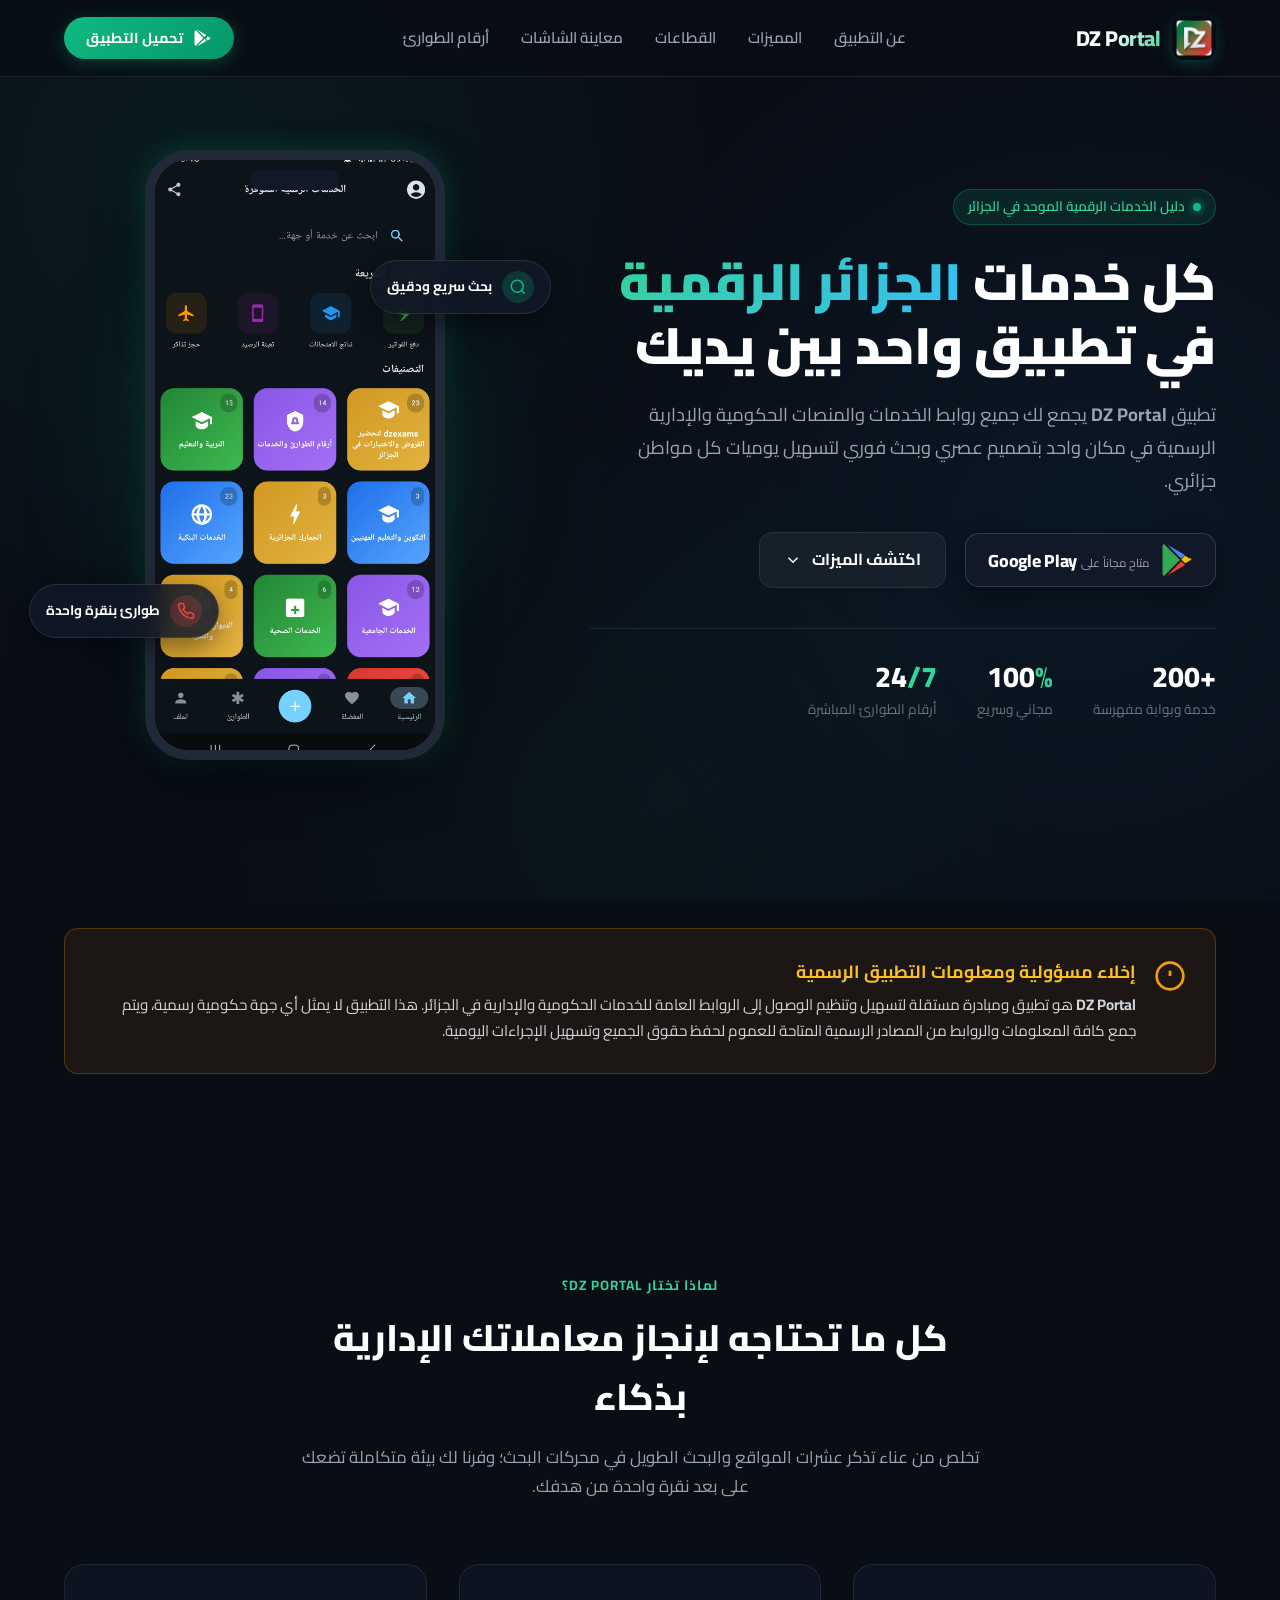
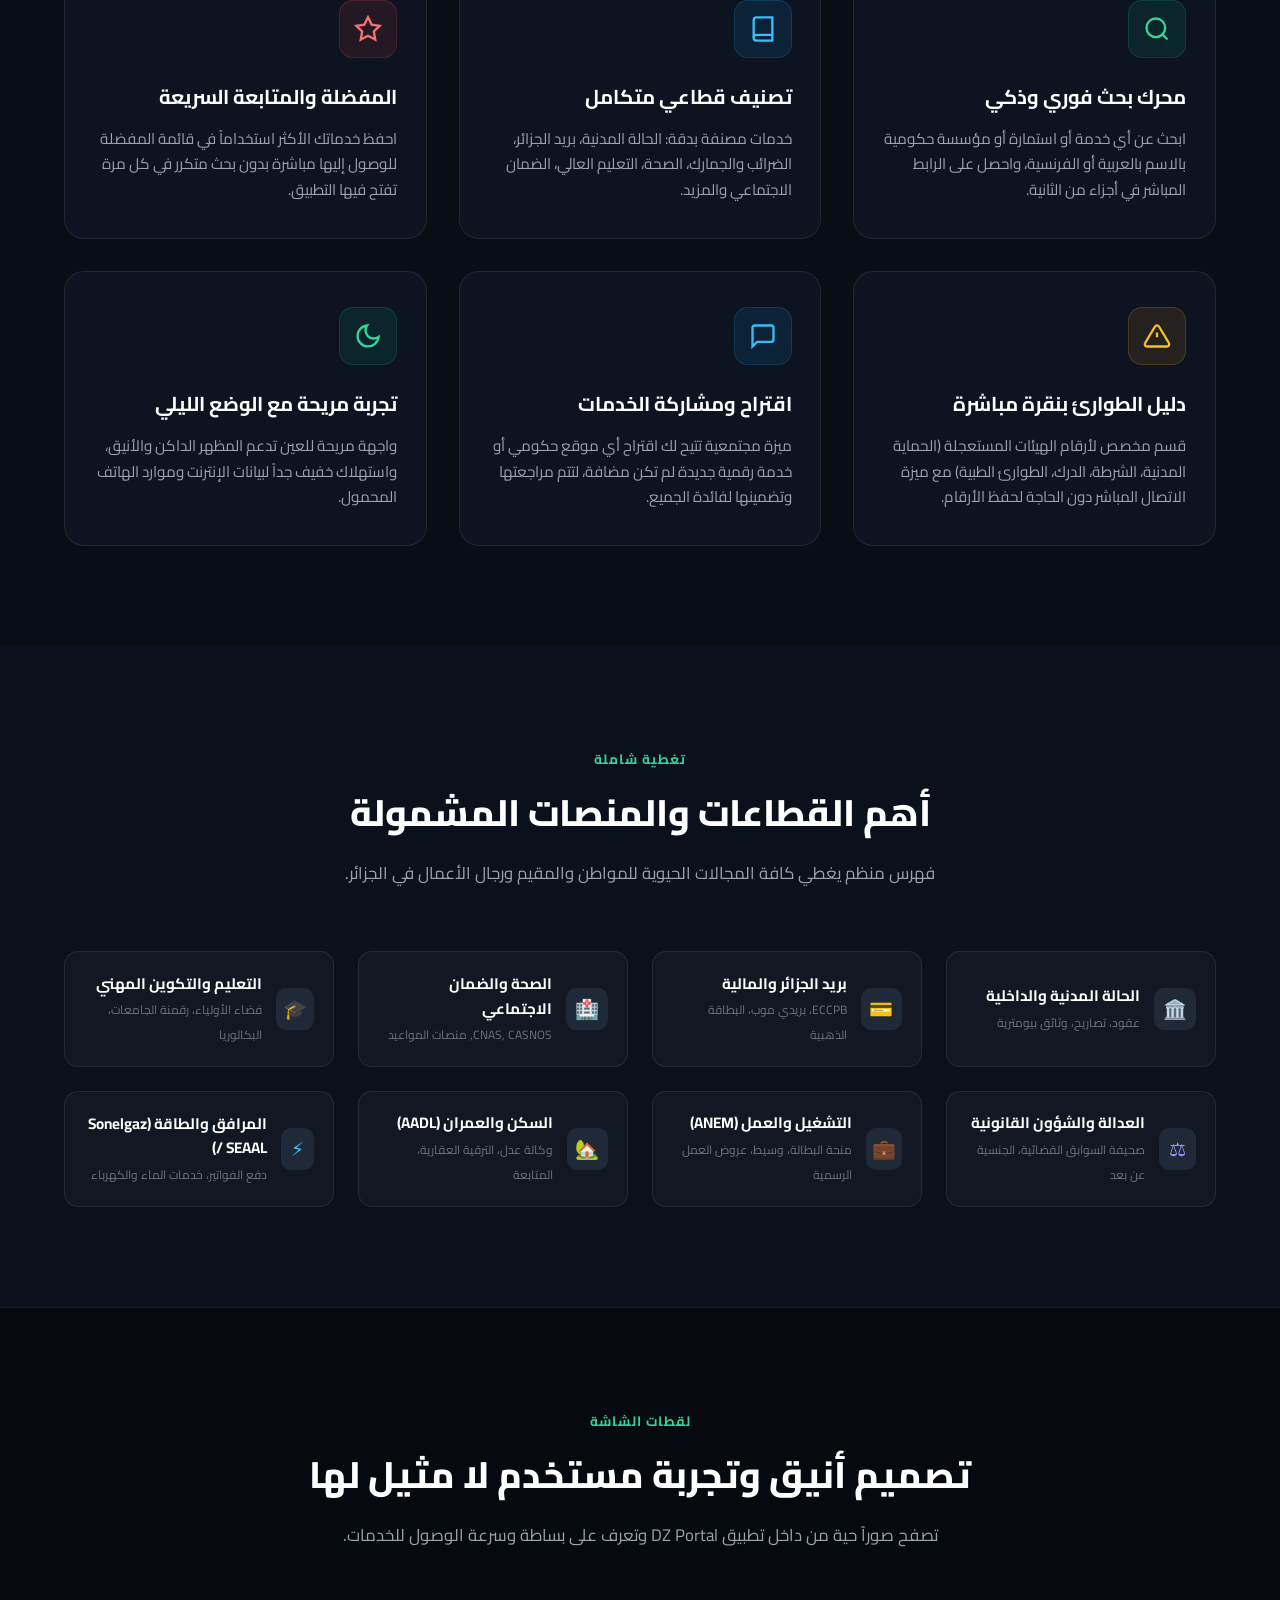
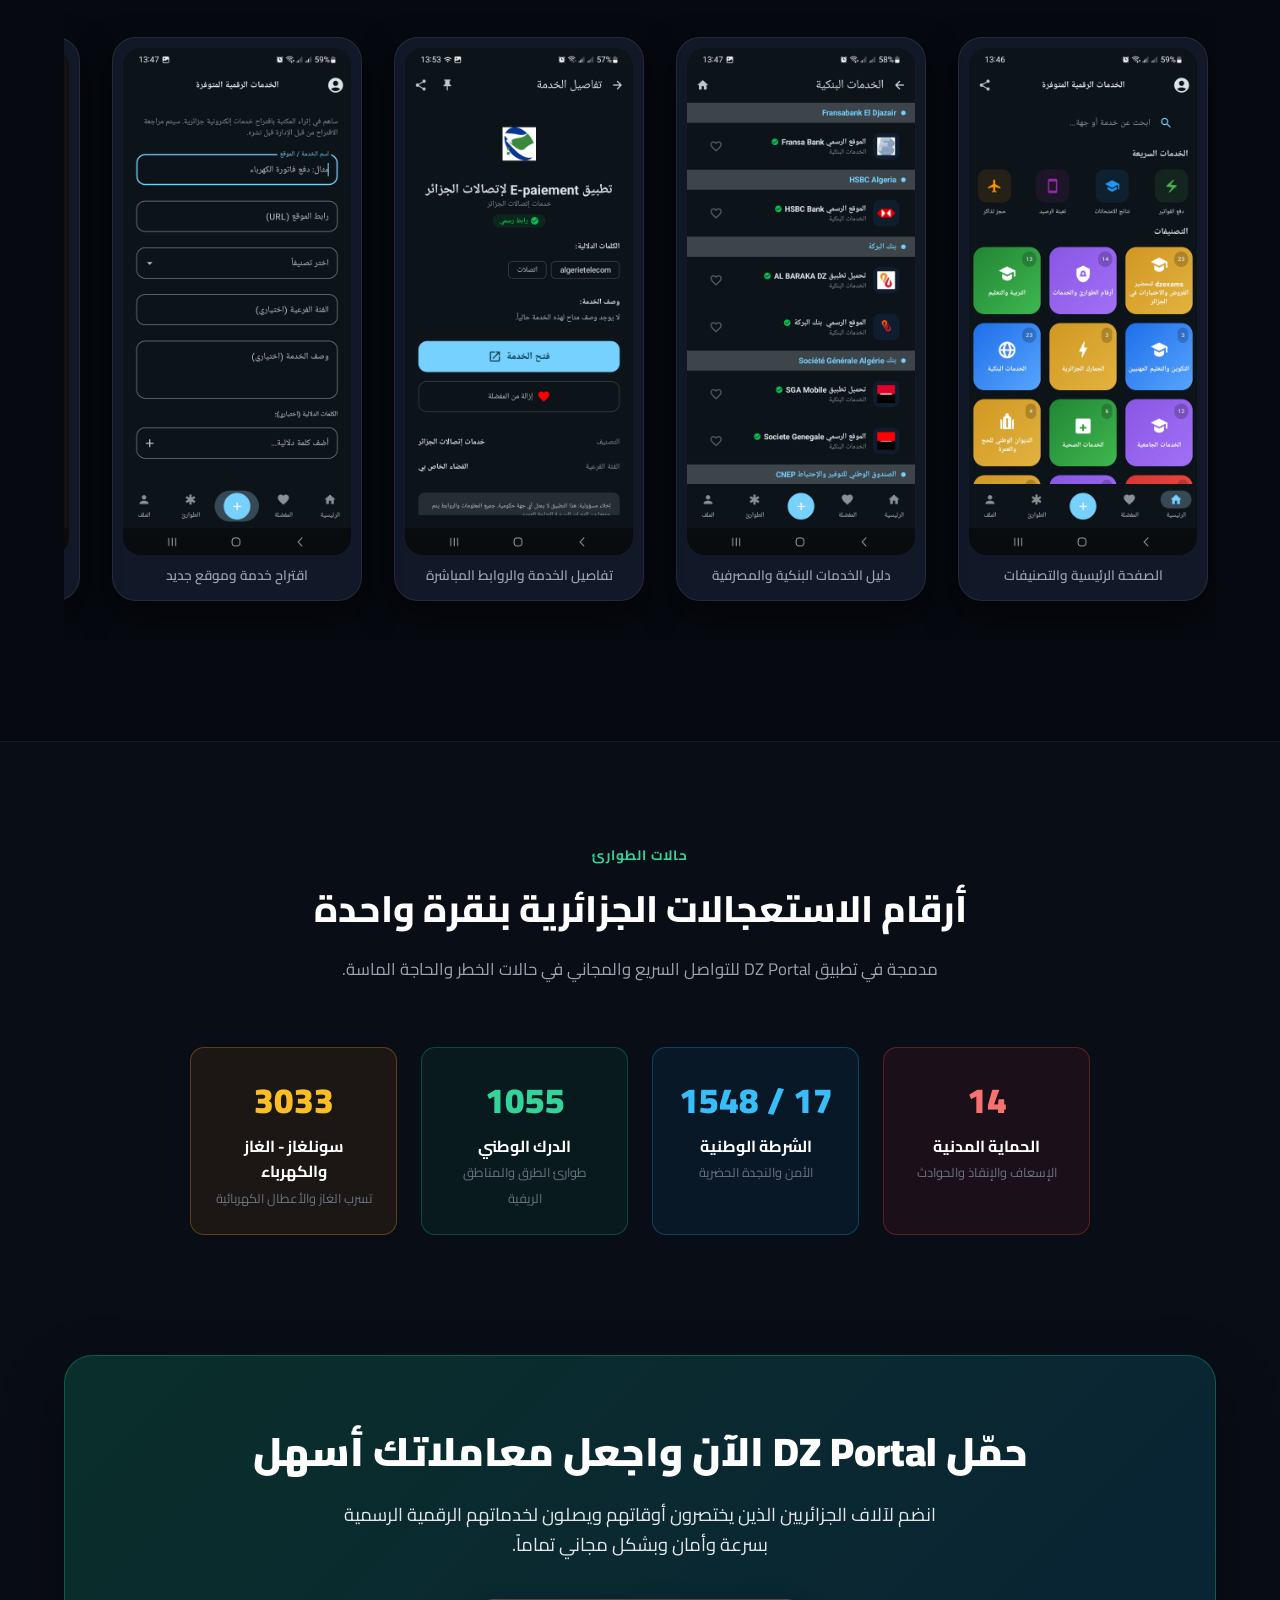
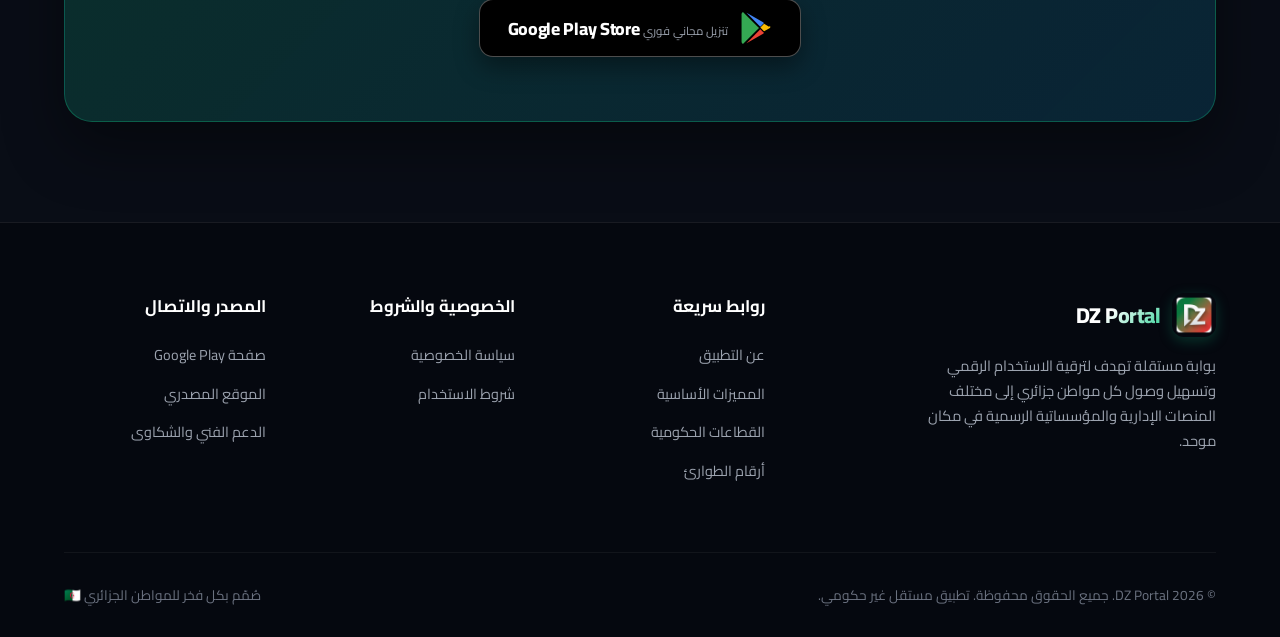
==== commit ef23f117: "Add files via upload" ====
--- a/index.html
+++ b/index.html
@@ -314,31 +314,27 @@
       <div class="gallery-scroller">
         <div class="gallery-item">
           <img src="assets/images/screen_home.jpg" alt="الرئيسية - DZ Portal" loading="lazy">
-          <div class="gallery-caption">الصفحة الرئيسية</div>
-        </div>
-        <div class="gallery-item">
-          <img src="assets/images/screen_categories.jpg" alt="الأقسام والتصنيفات" loading="lazy">
-          <div class="gallery-caption">التصنيفات والقطاعات</div>
+          <div class="gallery-caption">الصفحة الرئيسية والتصنيفات</div>
+        </div>
+        <div class="gallery-item">
+          <img src="assets/images/screen_services.jpg" alt="قائمة الخدمات والقطاعات" loading="lazy">
+          <div class="gallery-caption">دليل الخدمات البنكية والمصرفية</div>
         </div>
         <div class="gallery-item">
           <img src="assets/images/screen_details.jpg" alt="تفاصيل الخدمة والروابط" loading="lazy">
-          <div class="gallery-caption">نافذة تفاصيل الخدمة</div>
+          <div class="gallery-caption">تفاصيل الخدمة والروابط المباشرة</div>
+        </div>
+        <div class="gallery-item">
+          <img src="assets/images/screen_suggest.jpg" alt="اقتراح خدمة" loading="lazy">
+          <div class="gallery-caption">اقتراح خدمة وموقع جديد</div>
+        </div>
+        <div class="gallery-item">
+          <img src="assets/images/screen_login.jpg" alt="تسجيل الدخول والحساب" loading="lazy">
+          <div class="gallery-caption">تسجيل الدخول وإدارة الحساب</div>
         </div>
         <div class="gallery-item">
           <img src="assets/images/screen_emergency.jpg" alt="أرقام الطوارئ" loading="lazy">
           <div class="gallery-caption">دليل الطوارئ المباشر</div>
-        </div>
-        <div class="gallery-item">
-          <img src="assets/images/screen_search.jpg" alt="البحث الفوري" loading="lazy">
-          <div class="gallery-caption">محرك البحث السريع</div>
-        </div>
-        <div class="gallery-item">
-          <img src="assets/images/screen_favorites.jpg" alt="المفضلة" loading="lazy">
-          <div class="gallery-caption">المفضلة والمحفوظات</div>
-        </div>
-        <div class="gallery-item">
-          <img src="assets/images/screen_suggest.jpg" alt="اقتراح خدمة" loading="lazy">
-          <div class="gallery-caption">اقتراح خدمة جديدة</div>
         </div>
       </div>
     </div>
